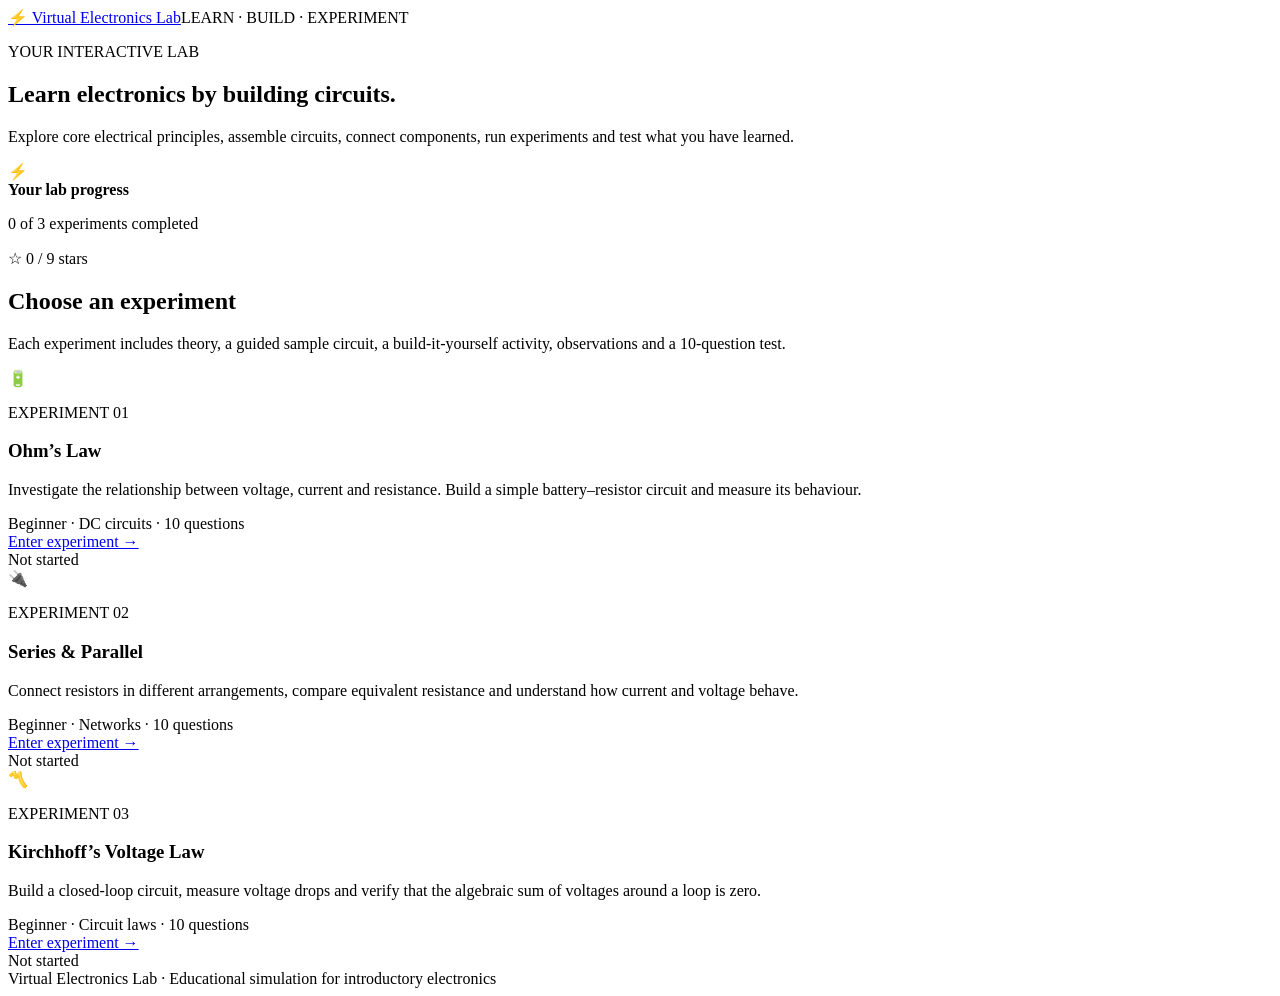
==== index.html @ de14cb0b "Add files via upload" ====
<!doctype html>
<html lang="en"><head><meta charset="utf-8"><meta name="viewport" content="width=device-width,initial-scale=1">
<title>Virtual Electronics Lab</title><link rel="stylesheet" href="css/style.css"></head>
<body><header class="top"><a class="brand" href="index.html">⚡ Virtual Electronics Lab</a><span class="tag">LEARN · BUILD · EXPERIMENT</span></header>
<main class="wrap">
<section class="hero"><div><p class="eyebrow">YOUR INTERACTIVE LAB</p><h1>Learn electronics by <span>building circuits.</span></h1><p class="lead">Explore core electrical principles, assemble circuits, connect components, run experiments and test what you have learned.</p></div><div class="hero-mark">⚡</div></section>
<section class="progress-panel"><div><b>Your lab progress</b><p id="progressText">0 of 3 experiments completed</p></div><div class="progress-track"><i id="progressBar"></i></div><div id="starTotal" class="star-total">☆ 0 / 9 stars</div></section>
<h2 class="section-title">Choose an experiment</h2><p class="section-sub">Each experiment includes theory, a guided sample circuit, a build-it-yourself activity, observations and a 10-question test.</p>
<div class="cards">
<article class="exp-card"><div class="card-icon">🔋</div><p class="eyebrow">EXPERIMENT 01</p><h3>Ohm’s Law</h3><p>Investigate the relationship between voltage, current and resistance. Build a simple battery–resistor circuit and measure its behaviour.</p><div class="meta">Beginner · DC circuits · 10 questions</div><a class="primary" href="experiment.html?id=ohm">Enter experiment →</a><div class="card-progress" id="ohmStatus">Not started</div></article>
<article class="exp-card"><div class="card-icon">🔌</div><p class="eyebrow">EXPERIMENT 02</p><h3>Series & Parallel</h3><p>Connect resistors in different arrangements, compare equivalent resistance and understand how current and voltage behave.</p><div class="meta">Beginner · Networks · 10 questions</div><a class="primary" href="experiment.html?id=series">Enter experiment →</a><div class="card-progress" id="seriesStatus">Not started</div></article>
<article class="exp-card"><div class="card-icon">〽️</div><p class="eyebrow">EXPERIMENT 03</p><h3>Kirchhoff’s Voltage Law</h3><p>Build a closed-loop circuit, measure voltage drops and verify that the algebraic sum of voltages around a loop is zero.</p><div class="meta">Beginner · Circuit laws · 10 questions</div><a class="primary" href="experiment.html?id=kvl">Enter experiment →</a><div class="card-progress" id="kvlStatus">Not started</div></article>
</div>
<footer>Virtual Electronics Lab · Educational simulation for introductory electronics</footer>
</main><script src="js/app.js"></script></body></html>
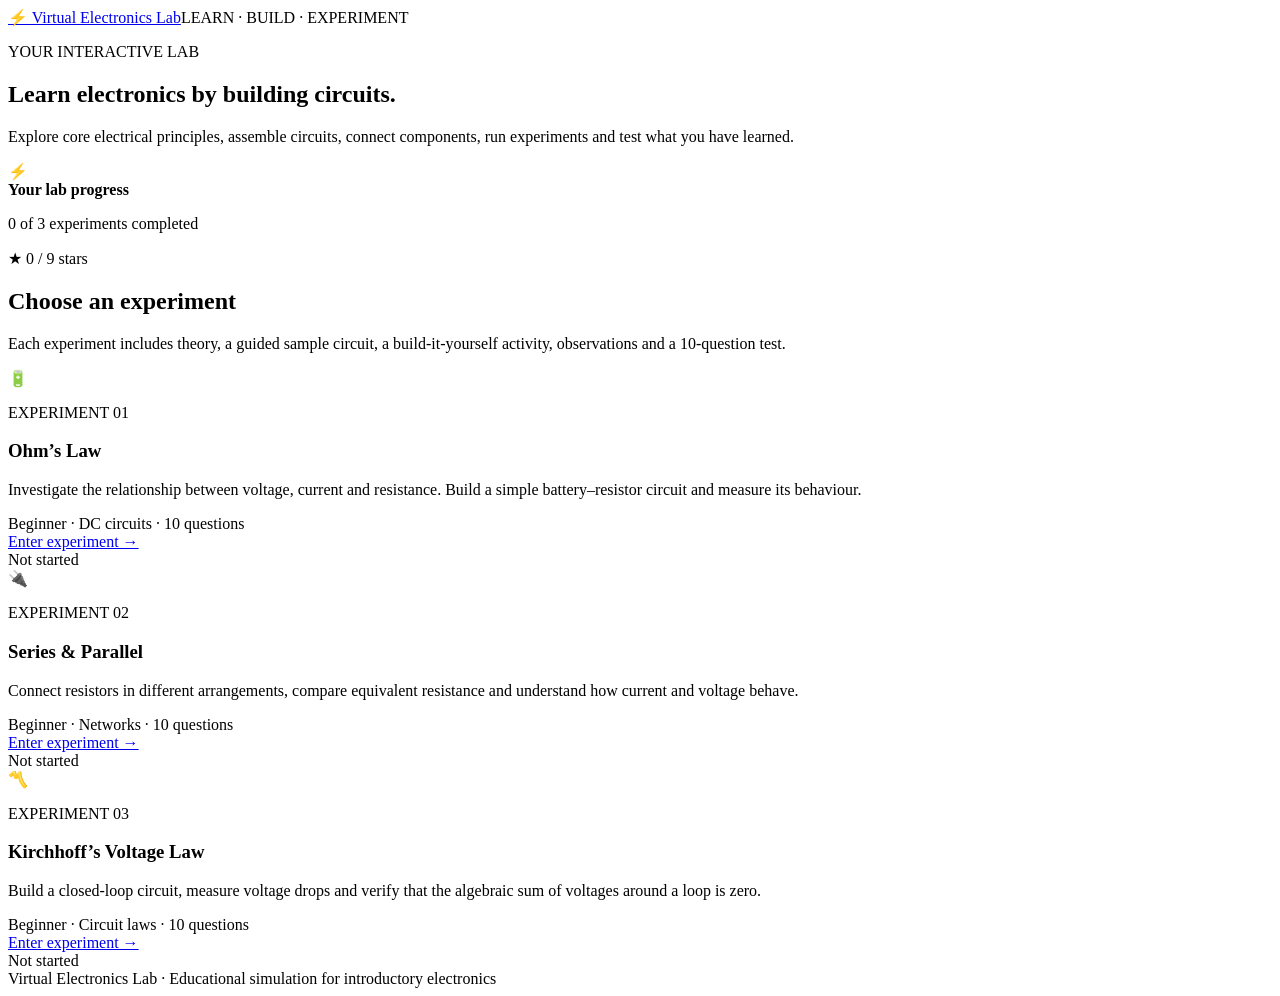
==== commit f77ae62e: "Fix script source path in index.html" ====
--- a/index.html
+++ b/index.html
@@ -12,4 +12,4 @@
 <article class="exp-card"><div class="card-icon">〽️</div><p class="eyebrow">EXPERIMENT 03</p><h3>Kirchhoff’s Voltage Law</h3><p>Build a closed-loop circuit, measure voltage drops and verify that the algebraic sum of voltages around a loop is zero.</p><div class="meta">Beginner · Circuit laws · 10 questions</div><a class="primary" href="experiment.html?id=kvl">Enter experiment →</a><div class="card-progress" id="kvlStatus">Not started</div></article>
 </div>
 <footer>Virtual Electronics Lab · Educational simulation for introductory electronics</footer>
-</main><script src="js/app.js"></script></body></html>+</main><script src="app.js"></script></body></html>
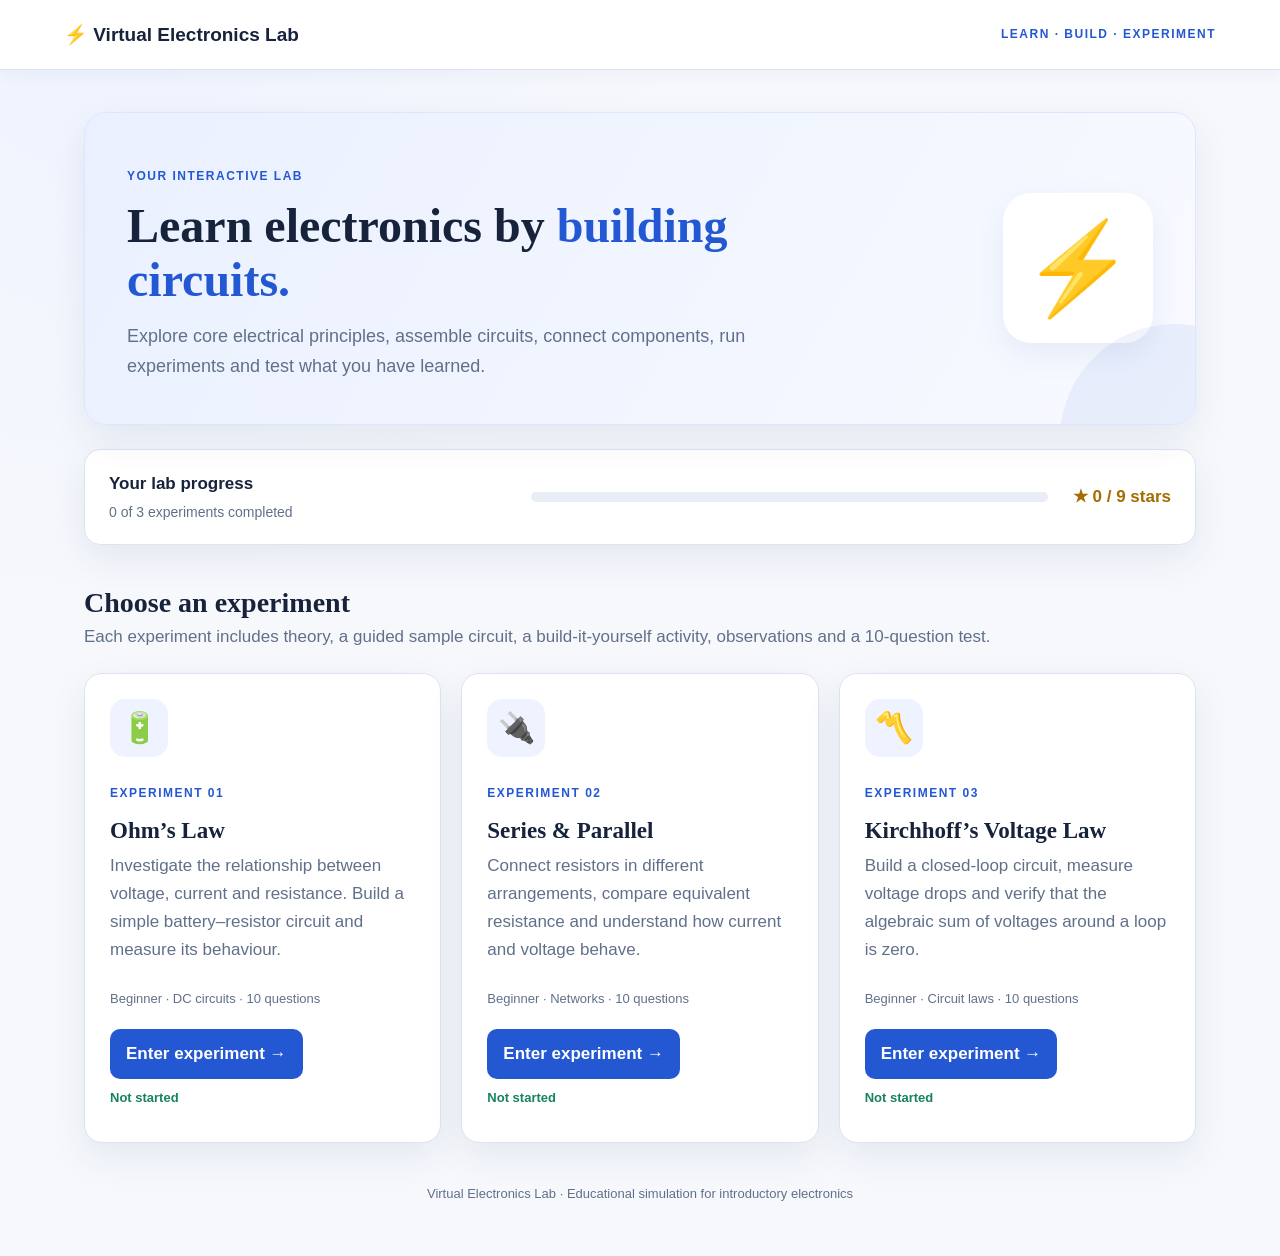
==== commit e09f2539: "Update index.html" ====
--- a/index.html
+++ b/index.html
@@ -1,6 +1,6 @@
 <!doctype html>
 <html lang="en"><head><meta charset="utf-8"><meta name="viewport" content="width=device-width,initial-scale=1">
-<title>Virtual Electronics Lab</title><link rel="stylesheet" href="css/style.css"></head>
+<title>Virtual Electronics Lab</title><link rel="stylesheet" href="style.css"></head>
 <body><header class="top"><a class="brand" href="index.html">⚡ Virtual Electronics Lab</a><span class="tag">LEARN · BUILD · EXPERIMENT</span></header>
 <main class="wrap">
 <section class="hero"><div><p class="eyebrow">YOUR INTERACTIVE LAB</p><h1>Learn electronics by <span>building circuits.</span></h1><p class="lead">Explore core electrical principles, assemble circuits, connect components, run experiments and test what you have learned.</p></div><div class="hero-mark">⚡</div></section>
--- a/style.css
+++ b/style.css
@@ -0,0 +1,42 @@
+@import url('https://fonts.googleapis.com/css2?family=DM+Sans:wght@400;500;600;700&family=Manrope:wght@500;600;700;800&display=swap');
+:root{--ink:#17233b;--muted:#61708a;--blue:#2458d3;--pale:#eef3ff;--line:#dce3ef;--bg:#f6f8fc;--green:#17845b}
+*{box-sizing:border-box}body{margin:0;background:var(--bg);color:var(--ink);font:17px/1.65 'DM Sans',sans-serif}.top{height:70px;background:#fff;border-bottom:1px solid var(--line);display:flex;align-items:center;justify-content:space-between;padding:0 max(5vw,22px);position:sticky;top:0;z-index:10}.brand{font:800 19px Manrope,sans-serif;color:var(--ink);text-decoration:none}.tag,.eyebrow,.side-title{font-size:12px;letter-spacing:1.5px;font-weight:700;color:var(--blue)}.wrap{max-width:1160px;margin:auto;padding:42px 24px}.hero{background:linear-gradient(120deg,#eaf0ff,#f8faff);border:1px solid #dce6ff;border-radius:22px;padding:42px;display:flex;justify-content:space-between;align-items:center;gap:25px}.hero h1{font:800 clamp(34px,4vw,48px)/1.12 Manrope;margin:8px 0 16px;max-width:690px}.hero h1 span{color:var(--blue)}.lead{color:var(--muted);font-size:18px;max-width:720px;margin:0}.hero-mark{font-size:90px;background:white;border-radius:28px;width:150px;height:150px;display:grid;place-items:center;box-shadow:0 12px 30px #274b9914}.progress-panel{background:white;border:1px solid var(--line);border-radius:16px;padding:20px 24px;margin:24px 0 42px;display:grid;grid-template-columns:1fr 1.3fr auto;align-items:center;gap:25px}.progress-panel p{margin:3px 0 0;color:var(--muted);font-size:14px}.progress-track{height:10px;border-radius:10px;background:#e9edf5;overflow:hidden}.progress-track i{display:block;height:100%;width:0;background:var(--blue);transition:width .3s}.star-total{font-weight:700;color:#a56c00;white-space:nowrap}.section-title{font:800 28px Manrope;margin:0}.section-sub{color:var(--muted);margin:4px 0 22px}.cards{display:grid;grid-template-columns:repeat(3,1fr);gap:20px}.exp-card{background:#fff;border:1px solid var(--line);border-radius:18px;padding:25px;box-shadow:0 8px 25px #1c376508;display:flex;flex-direction:column;align-items:flex-start}.card-icon{font-size:30px;background:var(--pale);width:58px;height:58px;border-radius:15px;display:grid;place-items:center;margin-bottom:15px}.exp-card h3{font:800 23px Manrope;margin:2px 0 8px}.exp-card p:not(.eyebrow){color:var(--muted);margin:0 0 16px}.meta,.card-progress{font-size:13px;color:var(--muted);margin-top:auto;padding:8px 0}.primary{background:var(--blue);color:white;text-decoration:none;padding:11px 16px;border-radius:10px;font-weight:700;margin-top:12px}.card-progress{font-weight:700;color:var(--green)}footer{color:var(--muted);font-size:13px;text-align:center;padding:40px 0 10px}
+.workspace{max-width:1500px;margin:auto;display:grid;grid-template-columns:250px 1fr;min-height:calc(100vh - 70px)}.sidebar{background:#fff;border-right:1px solid var(--line);padding:28px 18px;position:sticky;top:70px;height:calc(100vh - 70px);overflow:auto}.side-title{padding:0 12px 14px}.sidebar nav{display:grid;gap:5px}.nav-item{border:0;background:transparent;text-align:left;padding:11px 12px;border-radius:9px;color:#52617b;font:600 15px 'DM Sans';cursor:pointer}.nav-item.active{background:var(--pale);color:var(--blue)}.side-note{margin:25px 10px;background:#f7f9fd;border:1px solid var(--line);border-radius:12px;padding:13px;font-size:13px;color:var(--muted)}.main-panel{padding:34px clamp(22px,4vw,58px);max-width:1250px;width:100%}.back{color:var(--blue);text-decoration:none;font-weight:700}.exp-heading{display:flex;justify-content:space-between;gap:20px;align-items:flex-start;margin-bottom:28px}.exp-heading h1{font:800 34px Manrope;margin:3px 0 7px}.earned{background:#fff4d8;color:#9a6900;border:1px solid #f0dba8;border-radius:12px;padding:10px 15px;font-size:22px;white-space:nowrap}.section-card{background:#fff;border:1px solid var(--line);border-radius:16px;padding:26px;margin-bottom:20px}.section-card h2{font:800 24px Manrope;margin:0 0 13px}.section-card h3{font:700 18px Manrope;margin:20px 0 7px}.section-card p{color:#45536b}.section-card li{margin:6px 0;color:#45536b}.fact{background:#f1f5ff;border-left:4px solid var(--blue);padding:14px 17px;border-radius:8px;margin:16px 0}.sample-layout{display:grid;grid-template-columns:1fr 1fr;gap:20px;align-items:center}.sample-svg{width:100%;max-width:520px;background:#fbfcff;border:1px solid var(--line);border-radius:12px}.caption{font-size:13px;color:var(--muted)}.builder{border:1px solid var(--line);border-radius:14px;overflow:hidden;background:#fbfcff}.builder-toolbar{padding:13px 16px;background:#f0f4fc;border-bottom:1px solid var(--line);display:flex;justify-content:space-between;gap:12px;flex-wrap:wrap;align-items:center}.toolbox{display:flex;gap:8px;flex-wrap:wrap}.tool{border:1px solid #ccd6e7;background:white;padding:8px 12px;border-radius:8px;cursor:grab;font:600 14px 'DM Sans'}.tool:active{cursor:grabbing}.action{border:0;background:var(--blue);color:#fff;border-radius:8px;padding:9px 14px;font:700 14px 'DM Sans';cursor:pointer}.action.secondary{background:#e8edf7;color:#243653}.board-wrap{padding:15px;overflow:auto}.board{position:relative;min-width:600px;height:350px;border:1px solid #d4deec;border-radius:10px;background-color:#fff;background-image:radial-gradient(#d8e0ed 1px,transparent 1px);background-size:20px 20px;overflow:hidden;touch-action:none}.board svg{position:absolute;inset:0;width:100%;height:100%;pointer-events:none;z-index:1}.part{position:absolute;z-index:2;min-width:95px;padding:13px 10px 18px;text-align:center;background:#fff;border:2px solid #526987;border-radius:9px;box-shadow:0 4px 10px #20365b18;cursor:move;user-select:none;font-weight:700}.part.battery{border-color:#d39a22}.part.resistor{border-color:#b16b35}.part.switch{border-color:#5c8d79}.part .term{position:absolute;width:13px;height:13px;background:#fff;border:3px solid var(--blue);border-radius:50%;bottom:-8px;cursor:crosshair;z-index:4}.part .left{left:10px}.part .right{right:10px}.part small{display:block;color:var(--muted);font-size:11px;font-weight:500}.builder-help{font-size:13px;color:var(--muted);padding:0 16px 14px}.status{padding:12px 16px;background:#fff;border-top:1px solid var(--line);font-weight:600;color:#43536d}.status.good{color:var(--green)}.status.bad{color:#b34c3b}.controls{display:flex;gap:9px;flex-wrap:wrap}.field{display:grid;gap:5px;margin:10px 0}.field input,.field select{padding:10px 12px;border:1px solid #cbd5e4;border-radius:8px;font:16px 'DM Sans';max-width:220px}.result{font-weight:700;color:var(--green);margin-top:10px}.obs-table{width:100%;border-collapse:collapse;margin:14px 0}.obs-table th,.obs-table td{border:1px solid var(--line);padding:10px;text-align:left}.obs-table th{background:#f1f5fb}.question{padding:17px 0;border-bottom:1px solid var(--line)}.question:last-child{border:0}.question p{font-weight:700;color:var(--ink);margin:0 0 9px}.option{display:block;margin:7px 0;color:#46546c}.option input{margin-right:8px}.certificate{border:5px double #c59b45;padding:30px;text-align:center;background:#fffdf6;border-radius:12px}.certificate h2{font:800 30px Manrope;color:#6d5018}.certificate .cert-stars{font-size:30px;color:#bb8720}.small{font-size:13px;color:var(--muted)}@media(max-width:900px){.cards{grid-template-columns:1fr}.workspace{grid-template-columns:1fr}.sidebar{position:relative;top:0;height:auto;border-right:0;border-bottom:1px solid var(--line)}.sidebar nav{grid-template-columns:repeat(2,1fr)}.side-note{display:none}.sample-layout{grid-template-columns:1fr}.progress-panel{grid-template-columns:1fr}.hero-mark{display:none}}@media(max-width:560px){body{font-size:16px}.top{padding:0 16px}.tag{display:none}.wrap{padding:24px 16px}.hero{padding:26px}.exp-heading{display:block}.earned{display:inline-block;margin-top:12px}.main-panel{padding:24px 15px}.section-card{padding:19px}.sidebar nav{grid-template-columns:1fr 1fr}}
+
+/* More recognizable draggable electronic components */
+.part{height:88px;min-width:100px;padding:7px 9px 17px;display:flex;flex-direction:column;align-items:center;justify-content:flex-start;gap:1px}
+.part-art{height:35px;width:88px;display:flex;align-items:center;justify-content:center;gap:5px;margin-bottom:1px}
+.part-art svg{width:88px;height:28px;overflow:visible}
+.part>b{font-size:12px;line-height:15px}
+.part small{font-size:11px;line-height:14px}
+.part .term{bottom:-7px}
+.battery-cell{display:block;width:13px;border:2px solid #b98725;border-radius:2px;background:linear-gradient(90deg,#fff4c9,#e6b94e)}
+.battery-cell.long{height:30px}
+.battery-cell.short{height:19px}
+.part.battery .part-art{align-items:center}
+.part.battery{background:linear-gradient(180deg,#fffdf5,#fff8e6)}
+.part.resistor{background:linear-gradient(180deg,#fffdfa,#fff4e9)}
+.part.switch{background:linear-gradient(180deg,#fbfffc,#eff8f2)}
+
+/* Visual polish + achievement celebration */
+:root{--gold:#d59b22;--shadow-soft:0 14px 36px rgba(25,48,86,.08)}
+body{background:radial-gradient(ellipse at 8% 0%,#eef3ff 0,transparent 34%),var(--bg)}
+.top{box-shadow:0 4px 18px rgba(20,45,90,.045)}
+.brand{transition:transform .2s}.brand:hover{transform:translateY(-1px)}
+.hero,.progress-panel,.exp-card,.section-card{box-shadow:var(--shadow-soft)}
+.hero{position:relative;overflow:hidden}.hero:after{content:"";position:absolute;width:230px;height:230px;border-radius:50%;right:-95px;bottom:-130px;background:rgba(36,88,211,.07)}
+.exp-card{transition:transform .22s,box-shadow .22s,border-color .22s}.exp-card:hover{transform:translateY(-4px);box-shadow:0 20px 42px rgba(25,48,86,.12);border-color:#c7d6f6}
+.primary,.action,.tool,.nav-item{transition:transform .15s,filter .15s,background .15s}.primary:hover,.action:hover{filter:brightness(1.07);transform:translateY(-1px)}
+.nav-item.visited:after{content:" ✓";color:var(--green);font-weight:800}.nav-item.visited{background:#f4faf7}
+.earned{box-shadow:0 6px 18px rgba(185,135,32,.12);letter-spacing:2px;animation:starPulse 2.5s ease-in-out infinite}
+@keyframes starPulse{50%{box-shadow:0 6px 24px rgba(185,135,32,.22)}}
+.star-toast{position:fixed;right:24px;top:90px;z-index:9999;display:flex;align-items:center;gap:14px;padding:16px 20px;border-radius:16px;background:linear-gradient(135deg,#fff9e7,#fff);border:1px solid #f0d99c;box-shadow:0 18px 55px rgba(45,35,10,.18);opacity:0;transform:translateY(-18px) scale(.96);pointer-events:none;transition:opacity .28s,transform .28s;max-width:min(380px,calc(100vw - 32px))}
+.star-toast.show{opacity:1;transform:translateY(0) scale(1)}.star-toast strong{display:block;color:#77520b}.star-toast small{display:block;color:#685b3c;margin-top:3px}.toast-star{font-size:36px;color:#d8a42d;text-shadow:0 2px 10px #eacb76;animation:starBurst .7s ease-out}.star-toast.show .toast-star{animation:starBurst .7s ease-out}
+@keyframes starBurst{0%{transform:scale(.2) rotate(-30deg)}65%{transform:scale(1.35) rotate(12deg)}100%{transform:scale(1) rotate(0)}}
+.certificate{box-shadow:0 14px 40px rgba(130,94,22,.12)}.certificate .cert-stars{letter-spacing:8px;text-shadow:0 3px 15px rgba(187,135,32,.22)}
+@media(prefers-reduced-motion:reduce){*,*:before,*:after{animation:none!important;transition:none!important}}
+
+/* Guided section navigation */
+.section-navigation{display:flex;align-items:center;justify-content:space-between;gap:14px;margin-top:28px;padding-top:20px;border-top:1px solid var(--line)}
+.section-counter{font-size:13px;color:var(--muted);font-weight:700;letter-spacing:.3px}
+.section-navigation button:disabled{opacity:.45;cursor:not-allowed}
